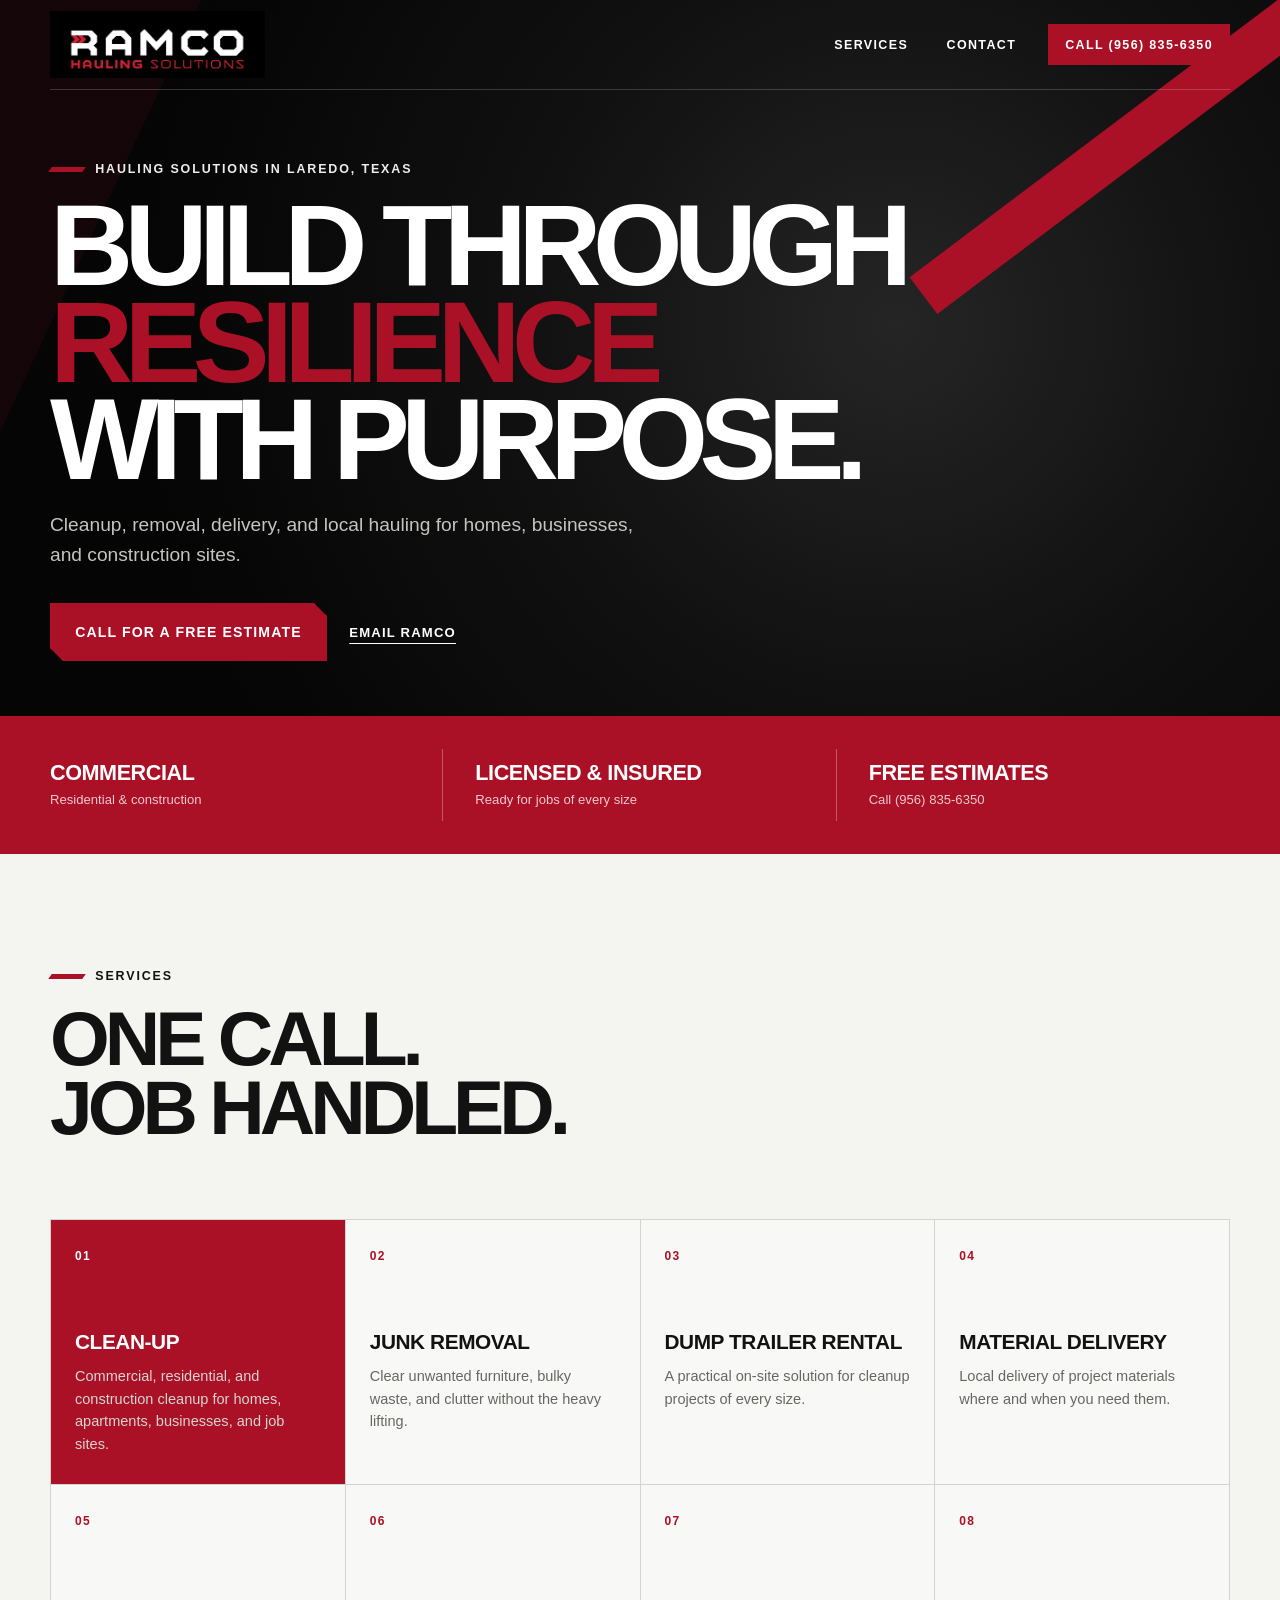
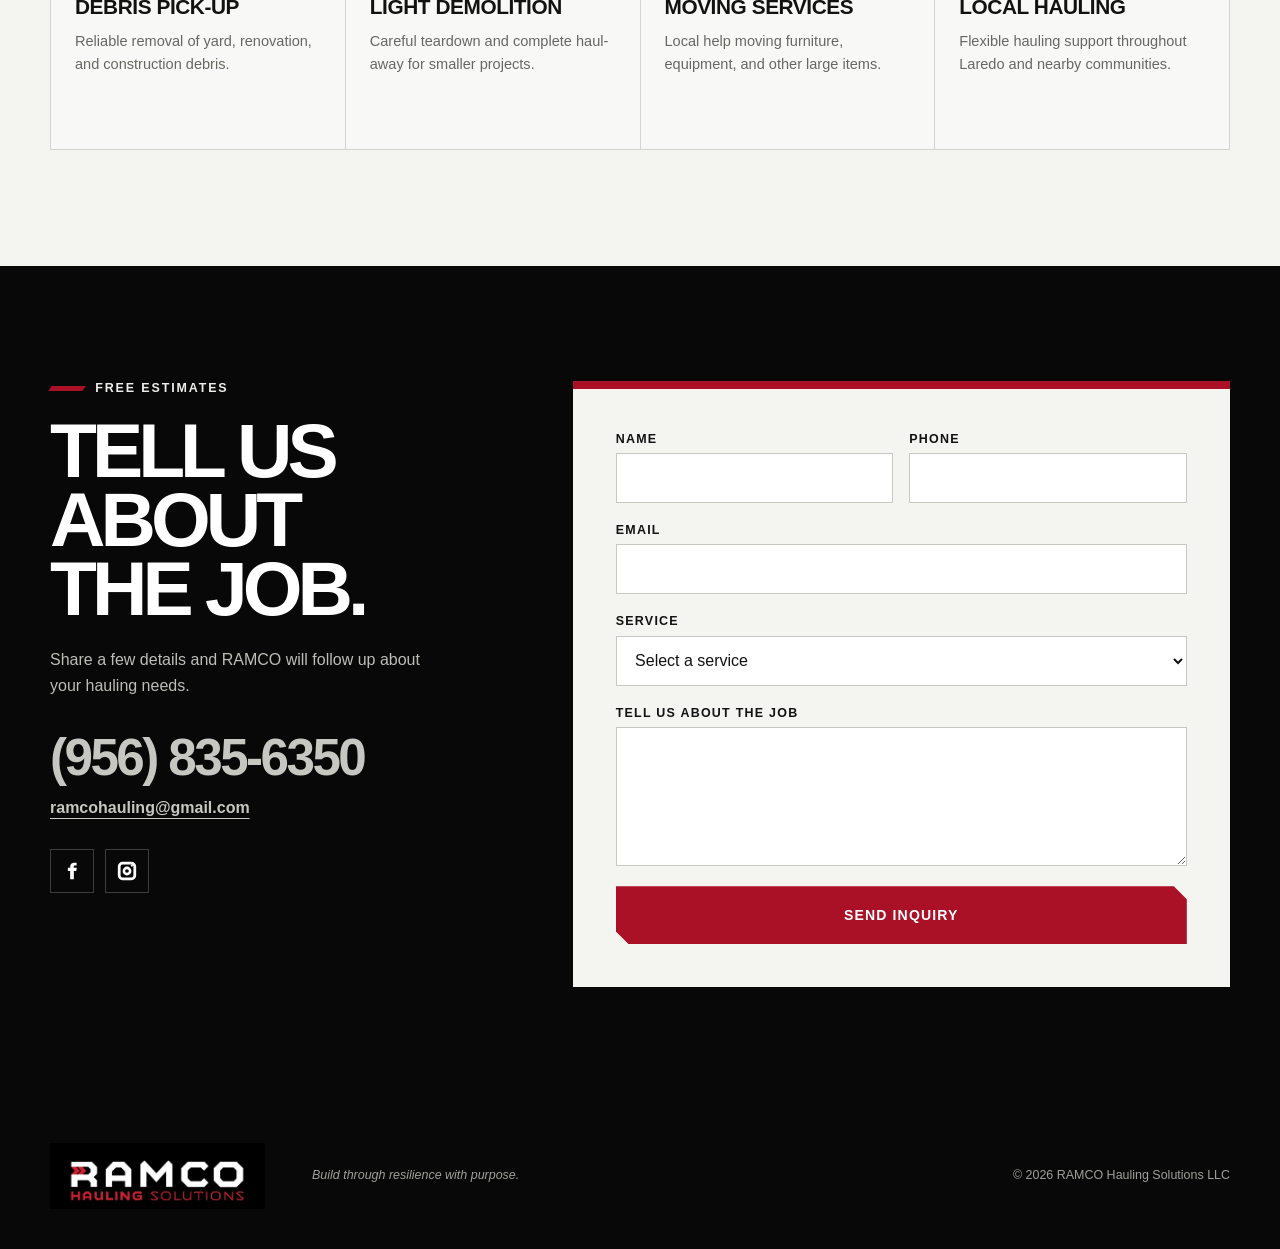
==== index.html @ bb6e8eca "Add RAMCO website" ====
<!doctype html>
<html lang="en">
  <head>
    <meta charset="UTF-8" />
    <meta name="viewport" content="width=device-width, initial-scale=1" />
    <meta name="theme-color" content="#080808" />
    <meta name="description" content="RAMCO Hauling Solutions provides junk removal, dump trailer rental, material delivery, debris pickup, light demolition, moving services, and local hauling in Laredo, Texas." />
    <meta property="og:title" content="RAMCO Hauling Solutions | Laredo, TX" />
    <meta property="og:description" content="Reliable hauling for homes, businesses, and construction sites. Call for a free estimate." />
    <meta property="og:type" content="website" />
    <title>RAMCO Hauling Solutions | Laredo, TX</title>
    <link rel="icon" href="assets/ramco-logo.jpg" type="image/jpeg" />
    <link rel="stylesheet" href="styles.css" />
    <script type="application/ld+json">
      {
        "@context": "https://schema.org",
        "@type": "LocalBusiness",
        "name": "RAMCO Hauling Solutions LLC",
        "description": "Licensed and insured hauling services for residential, commercial, and construction needs in Laredo, Texas.",
        "areaServed": "Laredo, Texas",
        "telephone": "+1-956-835-6350",
        "email": "ramcohauling@gmail.com",
        "slogan": "Build through resilience with purpose.",
        "serviceType": [
          "Commercial, residential, and construction cleanup",
          "Junk removal",
          "Dump trailer rental",
          "Material delivery",
          "Debris pickup",
          "Light demolition",
          "Moving services",
          "Local hauling"
        ]
      }
    </script>
  </head>
  <body>
    <a class="skip-link" href="#main">Skip to content</a>

    <header class="site-header">
      <a class="brand" href="#top" aria-label="RAMCO Hauling Solutions home">
        <img src="assets/ramco-logo.jpg" alt="RAMCO Hauling Solutions" />
      </a>
      <nav aria-label="Main navigation">
        <a href="#services">Services</a>
        <a href="#contact">Contact</a>
      </nav>
      <a class="header-call" href="tel:+19568356350">Call (956) 835-6350</a>
    </header>

    <main id="main">
      <section class="hero" id="top">
        <div class="hero-content">
          <div class="hero-copy">
            <p class="eyebrow"><span></span> Hauling solutions in Laredo, Texas</p>
            <h1>Build through<br /><em>resilience</em><br />with purpose.</h1>
            <p class="hero-lede">
              Cleanup, removal, delivery, and local hauling for homes,
              businesses, and construction sites.
            </p>
            <div class="hero-actions">
              <a class="button" href="tel:+19568356350">Call for a free estimate</a>
              <a class="email-link" href="mailto:ramcohauling@gmail.com">Email RAMCO</a>
            </div>
          </div>

        </div>

        <div class="hero-footer">
          <p><strong>Commercial</strong><span>Residential &amp; construction</span></p>
          <p><strong>Licensed &amp; insured</strong><span>Ready for jobs of every size</span></p>
          <p><strong>Free estimates</strong><span>Call (956) 835-6350</span></p>
        </div>
      </section>

      <section class="services" id="services">
        <div class="section-title">
          <p class="eyebrow dark"><span></span> Services</p>
          <h2>One call.<br />Job handled.</h2>
        </div>

        <div class="services-grid">
          <article class="service-card featured">
            <span>01</span>
            <h3>Clean-Up</h3>
            <p>Commercial, residential, and construction cleanup for homes, apartments, businesses, and job sites.</p>
          </article>
          <article class="service-card">
            <span>02</span>
            <h3>Junk Removal</h3>
            <p>Clear unwanted furniture, bulky waste, and clutter without the heavy lifting.</p>
          </article>
          <article class="service-card">
            <span>03</span>
            <h3>Dump Trailer Rental</h3>
            <p>A practical on-site solution for cleanup projects of every size.</p>
          </article>
          <article class="service-card">
            <span>04</span>
            <h3>Material Delivery</h3>
            <p>Local delivery of project materials where and when you need them.</p>
          </article>
          <article class="service-card">
            <span>05</span>
            <h3>Debris Pick-Up</h3>
            <p>Reliable removal of yard, renovation, and construction debris.</p>
          </article>
          <article class="service-card">
            <span>06</span>
            <h3>Light Demolition</h3>
            <p>Careful teardown and complete haul-away for smaller projects.</p>
          </article>
          <article class="service-card">
            <span>07</span>
            <h3>Moving Services</h3>
            <p>Local help moving furniture, equipment, and other large items.</p>
          </article>
          <article class="service-card">
            <span>08</span>
            <h3>Local Hauling</h3>
            <p>Flexible hauling support throughout Laredo and nearby communities.</p>
          </article>
        </div>
      </section>

      <section class="contact" id="contact">
        <div class="contact-intro">
          <p class="eyebrow"><span></span> Free estimates</p>
          <h2>Tell us about<br />the job.</h2>
          <p>Share a few details and RAMCO will follow up about your hauling needs.</p>
          <a class="contact-phone" href="tel:+19568356350">(956) 835-6350</a>
          <a href="mailto:ramcohauling@gmail.com">ramcohauling@gmail.com</a>
          <div class="social-icons" aria-label="RAMCO social media">
            <span class="social-icon" aria-label="Facebook">
              <svg viewBox="0 0 24 24" aria-hidden="true">
                <path d="M14 8.5V7c0-.7.5-1 1.1-1H17V3h-2.6C11.8 3 10 4.6 10 7.3v1.2H7.5V12H10v9h4v-9h2.7l.5-3.5H14Z"/>
              </svg>
            </span>
            <span class="social-icon" aria-label="Instagram">
              <svg viewBox="0 0 24 24" aria-hidden="true">
                <path fill-rule="evenodd" d="M7.2 2h9.6A5.2 5.2 0 0 1 22 7.2v9.6a5.2 5.2 0 0 1-5.2 5.2H7.2A5.2 5.2 0 0 1 2 16.8V7.2A5.2 5.2 0 0 1 7.2 2Zm-.1 3A2.1 2.1 0 0 0 5 7.1v9.8A2.1 2.1 0 0 0 7.1 19h9.8a2.1 2.1 0 0 0 2.1-2.1V7.1A2.1 2.1 0 0 0 16.9 5H7.1Zm10.2 2.3a1.2 1.2 0 1 1 0-2.4 1.2 1.2 0 0 1 0 2.4ZM12 7.2a4.8 4.8 0 1 1 0 9.6 4.8 4.8 0 0 1 0-9.6Zm0 2.8a2 2 0 1 0 0 4 2 2 0 0 0 0-4Z" clip-rule="evenodd"/>
              </svg>
            </span>
          </div>
        </div>

        <form class="contact-form" action="https://formsubmit.co/ramcohauling@gmail.com" method="POST">
          <input type="hidden" name="_subject" value="New RAMCO website inquiry" />
          <input type="hidden" name="_template" value="table" />
          <input type="hidden" name="_next" value="https://ramco-hauling-solutions.awake-myna-1014.chatgpt.site/thanks.html" />

          <div class="form-row">
            <label>
              Name
              <input type="text" name="Name" autocomplete="name" required />
            </label>
            <label>
              Phone
              <input type="tel" name="Phone" autocomplete="tel" required />
            </label>
          </div>

          <label>
            Email
            <input type="email" name="email" autocomplete="email" required />
          </label>

          <label>
            Service
            <select name="Service" required>
              <option value="" selected disabled>Select a service</option>
              <option>Clean-Up</option>
              <option>Junk Removal</option>
              <option>Dump Trailer Rental</option>
              <option>Material Delivery</option>
              <option>Debris Pick-Up</option>
              <option>Light Demolition</option>
              <option>Moving Services</option>
              <option>Local Hauling</option>
            </select>
          </label>

          <label>
            Tell us about the job
            <textarea name="Project details" rows="5" required></textarea>
          </label>

          <button class="button form-button" type="submit">Send inquiry</button>
        </form>
      </section>
    </main>

    <footer>
      <div class="footer-brand">
        <img src="assets/ramco-logo.jpg" alt="RAMCO Hauling Solutions" />
      </div>
      <p>Build through resilience with purpose.</p>
      <p>© <span id="year"></span> RAMCO Hauling Solutions LLC</p>
    </footer>

    <script src="script.js"></script>
  </body>
</html>
---- styles.css ----
:root {
  --black: #080808;
  --ink: #121212;
  --paper: #f4f4f1;
  --white: #ffffff;
  --red: #aa1026;
  --red-dark: #7d0a1a;
  --line: #d4d4cf;
  --muted: #676762;
  --max-width: 1180px;
  font-family: "Arial Narrow", "Roboto Condensed", "Helvetica Neue", Arial, sans-serif;
  color: var(--ink);
  background: var(--paper);
  font-synthesis: none;
}

* { box-sizing: border-box; }
html { scroll-behavior: smooth; }
body {
  margin: 0;
  min-width: 320px;
  background: var(--paper);
  color: var(--ink);
  -webkit-font-smoothing: antialiased;
}
a { color: inherit; }
img { display: block; max-width: 100%; }

.skip-link {
  position: fixed;
  left: 1rem;
  top: -5rem;
  z-index: 100;
  padding: 0.8rem 1rem;
  background: var(--white);
  color: var(--black);
  font-weight: 800;
}
.skip-link:focus { top: 1rem; }

.site-header {
  position: absolute;
  top: 0;
  left: 50%;
  z-index: 10;
  width: min(calc(100% - 3rem), var(--max-width));
  min-height: 90px;
  transform: translateX(-50%);
  display: flex;
  align-items: center;
  gap: 2rem;
  border-bottom: 1px solid rgba(255, 255, 255, 0.18);
  color: var(--white);
}
.brand { width: 215px; overflow: hidden; }
.brand img,
.footer-brand img {
  width: 100%;
  aspect-ratio: 3.25 / 1;
  object-fit: cover;
  object-position: center 47%;
}
.site-header nav {
  margin-left: auto;
  display: flex;
  align-items: center;
  gap: clamp(1.5rem, 3vw, 2.7rem);
}
.site-header nav a,
.header-call {
  font-size: 0.78rem;
  font-weight: 900;
  letter-spacing: 0.11em;
  text-decoration: none;
  text-transform: uppercase;
}
.site-header nav a:hover,
.site-header nav a:focus-visible { color: #d32c43; }
.header-call {
  padding: 0.8rem 1rem;
  border: 1px solid var(--red);
  background: var(--red);
}
.header-call:hover,
.header-call:focus-visible {
  background: var(--white);
  color: var(--red-dark);
}

.hero {
  position: relative;
  min-height: 720px;
  padding-top: 90px;
  overflow: hidden;
  background:
    linear-gradient(115deg, rgba(170, 16, 38, 0.09) 0 12%, transparent 12%),
    radial-gradient(circle at 70% 38%, #252525 0, #111111 35%, #050505 72%);
  color: var(--white);
}
.hero::before,
.hero::after {
  content: "";
  position: absolute;
  right: -255px;
  background: var(--red);
  transform: rotate(-37deg);
  pointer-events: none;
}
.hero::before { top: 68px; width: 680px; height: 46px; }
.hero::after { bottom: 118px; width: 510px; height: 12px; opacity: 0.62; }
.hero-content {
  position: relative;
  z-index: 2;
  width: min(calc(100% - 3rem), var(--max-width));
  min-height: 535px;
  margin: 0 auto;
  padding: 72px 0 55px;
  display: block;
  align-items: center;
}

.hero-copy {
  max-width: 920px;
}
.eyebrow {
  display: flex;
  align-items: center;
  gap: 0.7rem;
  margin: 0 0 1.25rem;
  color: #ededeb;
  font-size: 0.78rem;
  line-height: 1.2;
  font-weight: 900;
  letter-spacing: 0.15em;
  text-transform: uppercase;
}
.eyebrow span {
  width: 34px;
  height: 5px;
  background: var(--red);
  transform: skewX(-35deg);
}
.eyebrow.dark { color: var(--ink); }
h1, h2, h3, p { margin-top: 0; }
h1, h2, h3 { text-wrap: balance; }
h1 {
  margin-bottom: 1.4rem;
  font-size: clamp(4.2rem, 9vw, 8.2rem);
  line-height: 0.84;
  letter-spacing: -0.075em;
  text-transform: uppercase;
  font-weight: 950;
}
h1 em { display: inline-block; color: var(--red); font-style: normal; }
.hero-lede {
  max-width: 590px;
  margin-bottom: 2rem;
  color: #c4c4c0;
  font-family: Arial, sans-serif;
  font-size: clamp(1rem, 1.8vw, 1.2rem);
  line-height: 1.6;
}
.hero-actions {
  display: flex;
  align-items: center;
  gap: 1.4rem;
  flex-wrap: wrap;
}
.button {
  min-height: 58px;
  padding: 0.9rem 1.45rem;
  display: inline-flex;
  align-items: center;
  justify-content: center;
  border: 2px solid var(--red);
  background: var(--red);
  color: var(--white);
  font-size: 0.88rem;
  font-weight: 900;
  letter-spacing: 0.08em;
  text-decoration: none;
  text-transform: uppercase;
  clip-path: polygon(0 0, calc(100% - 13px) 0, 100% 13px, 100% 100%, 13px 100%, 0 calc(100% - 13px));
  transition: color 170ms ease, background 170ms ease, transform 170ms ease;
}
.button:hover,
.button:focus-visible {
  background: var(--white);
  color: var(--red-dark);
  transform: translateY(-2px);
}
.email-link {
  padding: 0.75rem 0;
  color: var(--white);
  font-size: 0.82rem;
  font-weight: 900;
  letter-spacing: 0.09em;
  text-transform: uppercase;
  text-underline-offset: 0.4rem;
}
.hero-footer {
  position: relative;
  z-index: 2;
  min-height: 138px;
  padding: 1.8rem max(1.5rem, calc((100% - var(--max-width)) / 2));
  display: grid;
  grid-template-columns: repeat(3, 1fr);
  gap: 0;
  align-items: center;
  background: var(--red);
}
.hero-footer p {
  min-height: 72px;
  margin: 0;
  padding: 0 2rem;
  display: flex;
  flex-direction: column;
  justify-content: center;
  border-right: 1px solid rgba(255, 255, 255, 0.3);
  color: var(--white);
}
.hero-footer p:first-child { padding-left: 0; }
.hero-footer p:last-child { border-right: 0; padding-right: 0; }
.hero-footer strong {
  margin-bottom: 0.35rem;
  font-size: clamp(1.05rem, 2vw, 1.35rem);
  line-height: 1.1;
  letter-spacing: -0.02em;
  text-transform: uppercase;
}
.hero-footer span {
  color: #f2c7ce;
  font-family: Arial, sans-serif;
  font-size: 0.82rem;
  line-height: 1.4;
}

.services {
  padding: clamp(5rem, 9vw, 8.5rem) max(1.5rem, calc((100% - var(--max-width)) / 2));
  background: var(--paper);
}
.section-title { margin-bottom: clamp(3rem, 6vw, 5rem); }
h2 {
  margin-bottom: 0;
  font-size: clamp(3rem, 6vw, 6rem);
  line-height: 0.9;
  letter-spacing: -0.065em;
  text-transform: uppercase;
  font-weight: 950;
}
.services-grid {
  display: grid;
  grid-template-columns: repeat(4, 1fr);
  border-top: 1px solid var(--line);
  border-left: 1px solid var(--line);
}
.service-card {
  min-height: 265px;
  padding: 1.8rem 1.5rem;
  border-right: 1px solid var(--line);
  border-bottom: 1px solid var(--line);
  background: rgba(255, 255, 255, 0.32);
  transition: background 170ms ease, color 170ms ease, transform 170ms ease;
}
.service-card:hover {
  z-index: 1;
  background: var(--black);
  color: var(--white);
  transform: translateY(-4px);
}
.service-card.featured {
  background: var(--red);
  color: var(--white);
}
.service-card > span {
  display: block;
  margin-bottom: 4.2rem;
  color: var(--red);
  font-size: 0.75rem;
  font-weight: 900;
  letter-spacing: 0.12em;
}
.service-card:hover > span,
.service-card.featured > span { color: var(--white); }
.service-card h3 {
  margin: 0 0 0.7rem;
  font-size: 1.3rem;
  line-height: 1.15;
  letter-spacing: -0.02em;
  text-transform: uppercase;
}
.service-card p {
  margin: 0;
  color: var(--muted);
  font-family: Arial, sans-serif;
  font-size: 0.91rem;
  line-height: 1.55;
}
.service-card:hover p,
.service-card.featured p { color: #d5d5d1; }

.contact {
  padding: clamp(5rem, 9vw, 8rem) max(1.5rem, calc((100% - var(--max-width)) / 2));
  display: grid;
  grid-template-columns: 0.75fr 1.25fr;
  gap: clamp(4rem, 10vw, 10rem);
  align-items: start;
  background: var(--black);
  color: var(--white);
}
.contact-intro h2 { color: var(--white); }
.contact-intro > p:not(.eyebrow) {
  max-width: 430px;
  margin: 1.5rem 0 2rem;
  color: #bdbdb8;
  font-family: Arial, sans-serif;
  font-size: 1rem;
  line-height: 1.65;
}
.contact-intro > a {
  display: block;
  width: fit-content;
  margin-top: 1rem;
  color: #c7c7c2;
  font-family: Arial, sans-serif;
  font-size: 1rem;
  font-weight: 700;
  text-underline-offset: 0.3rem;
  overflow-wrap: anywhere;
}
.contact-intro .contact-phone {
  margin-top: 0;
  font-family: "Arial Narrow", "Helvetica Neue", Arial, sans-serif;
  font-size: clamp(2rem, 4vw, 3.6rem);
  line-height: 1;
  letter-spacing: -0.05em;
  font-weight: 950;
  text-decoration: none;
}
.social-icons {
  margin-top: 2rem;
  display: flex;
  gap: 0.7rem;
}
.social-icon {
  width: 44px;
  height: 44px;
  display: grid;
  place-items: center;
  border: 1px solid #3d3d3b;
  color: var(--white);
}
.social-icon svg {
  width: 22px;
  height: 22px;
  fill: currentColor;
}

.contact-form {
  padding: clamp(1.6rem, 4vw, 2.7rem);
  display: grid;
  gap: 1.25rem;
  border-top: 8px solid var(--red);
  background: var(--paper);
  color: var(--ink);
}
.form-row {
  display: grid;
  grid-template-columns: 1fr 1fr;
  gap: 1rem;
}
.contact-form label {
  display: grid;
  gap: 0.45rem;
  font-size: 0.78rem;
  font-weight: 900;
  letter-spacing: 0.1em;
  text-transform: uppercase;
}
.contact-form input,
.contact-form select,
.contact-form textarea {
  width: 100%;
  min-height: 50px;
  padding: 0.8rem 0.9rem;
  border: 1px solid #c8c8c2;
  border-radius: 0;
  background: var(--white);
  color: var(--ink);
  font: 1rem/1.4 Arial, sans-serif;
}
.contact-form textarea {
  min-height: 130px;
  resize: vertical;
}
.contact-form input:focus,
.contact-form select:focus,
.contact-form textarea:focus {
  outline: 3px solid rgba(170, 16, 38, 0.22);
  border-color: var(--red);
}
.form-button {
  width: 100%;
  border: 0;
  cursor: pointer;
}

.thanks-page {
  min-height: 100vh;
  padding: 2rem;
  display: grid;
  place-items: center;
  background:
    linear-gradient(115deg, rgba(170, 16, 38, 0.1) 0 12%, transparent 12%),
    radial-gradient(circle at 70% 38%, #252525 0, #111111 35%, #050505 72%);
  color: var(--white);
}
.thanks-card {
  width: min(100%, 700px);
  padding: clamp(2rem, 7vw, 5rem);
  border-top: 9px solid var(--red);
  background: var(--black);
}
.thanks-card > img {
  width: 230px;
  height: 72px;
  margin-bottom: 3rem;
  object-fit: cover;
  object-position: center 47%;
}
.thanks-card h1 { margin-bottom: 1rem; }
.thanks-card > p:not(.eyebrow) {
  margin-bottom: 2rem;
  color: #c4c4c0;
  font-family: Arial, sans-serif;
  font-size: 1rem;
  line-height: 1.6;
}

footer {
  padding: 2.5rem max(1.5rem, calc((100% - var(--max-width)) / 2));
  display: grid;
  grid-template-columns: 230px 1fr auto;
  gap: 2rem;
  align-items: center;
  background: var(--black);
  color: var(--white);
}
.footer-brand { width: 215px; overflow: hidden; }
footer p {
  margin: 0;
  color: #9f9f9b;
  font-family: Arial, sans-serif;
  font-size: 0.78rem;
  line-height: 1.5;
}
footer p:first-of-type { font-style: italic; }

@media (prefers-reduced-motion: reduce) {
  html { scroll-behavior: auto; }
  *, *::before, *::after { transition-duration: 0.01ms !important; }
}

@media (max-width: 840px) {
  .site-header nav { display: none; }
  .hero-footer { grid-template-columns: 1fr 1fr; }
  .hero-footer p:last-child { grid-column: 1 / -1; }
  .services-grid { grid-template-columns: repeat(2, 1fr); }
  .contact { gap: 4rem; }
  footer { grid-template-columns: 220px 1fr; }
  footer p:last-child { grid-column: 1 / -1; }
}

@media (max-width: 620px) {
  .site-header {
    width: min(calc(100% - 2rem), var(--max-width));
    min-height: 76px;
  }
  .brand { width: 150px; }
  .header-call {
    margin-left: auto;
    padding: 0.7rem 0.75rem;
    font-size: 0.75rem;
  }
  .hero { min-height: auto; padding-top: 76px; }
  .hero-content {
    width: min(calc(100% - 2rem), var(--max-width));
    min-height: auto;
    padding: 70px 0;
  }
  h1 { font-size: clamp(3.8rem, 19vw, 6.3rem); }
  .hero-actions { align-items: stretch; }
  .hero-actions .button { width: 100%; }
  .hero-footer { grid-template-columns: 1fr; gap: 0.7rem; }
  .hero-footer p:last-child { grid-column: auto; }
  .hero-footer p {
    min-height: auto;
    padding: 0.8rem 0;
    border-right: 0;
    border-bottom: 1px solid rgba(255, 255, 255, 0.3);
  }
  .hero-footer p:last-child { border-bottom: 0; }
  .contact { grid-template-columns: 1fr; gap: 3rem; }
  .services-grid { grid-template-columns: 1fr; }
  .service-card { min-height: 225px; }
  .service-card > span { margin-bottom: 2.8rem; }
  .form-row { grid-template-columns: 1fr; }
  footer { grid-template-columns: 1fr; align-items: start; }
  .footer-brand { width: 185px; }
  footer p:last-child { grid-column: auto; }
}
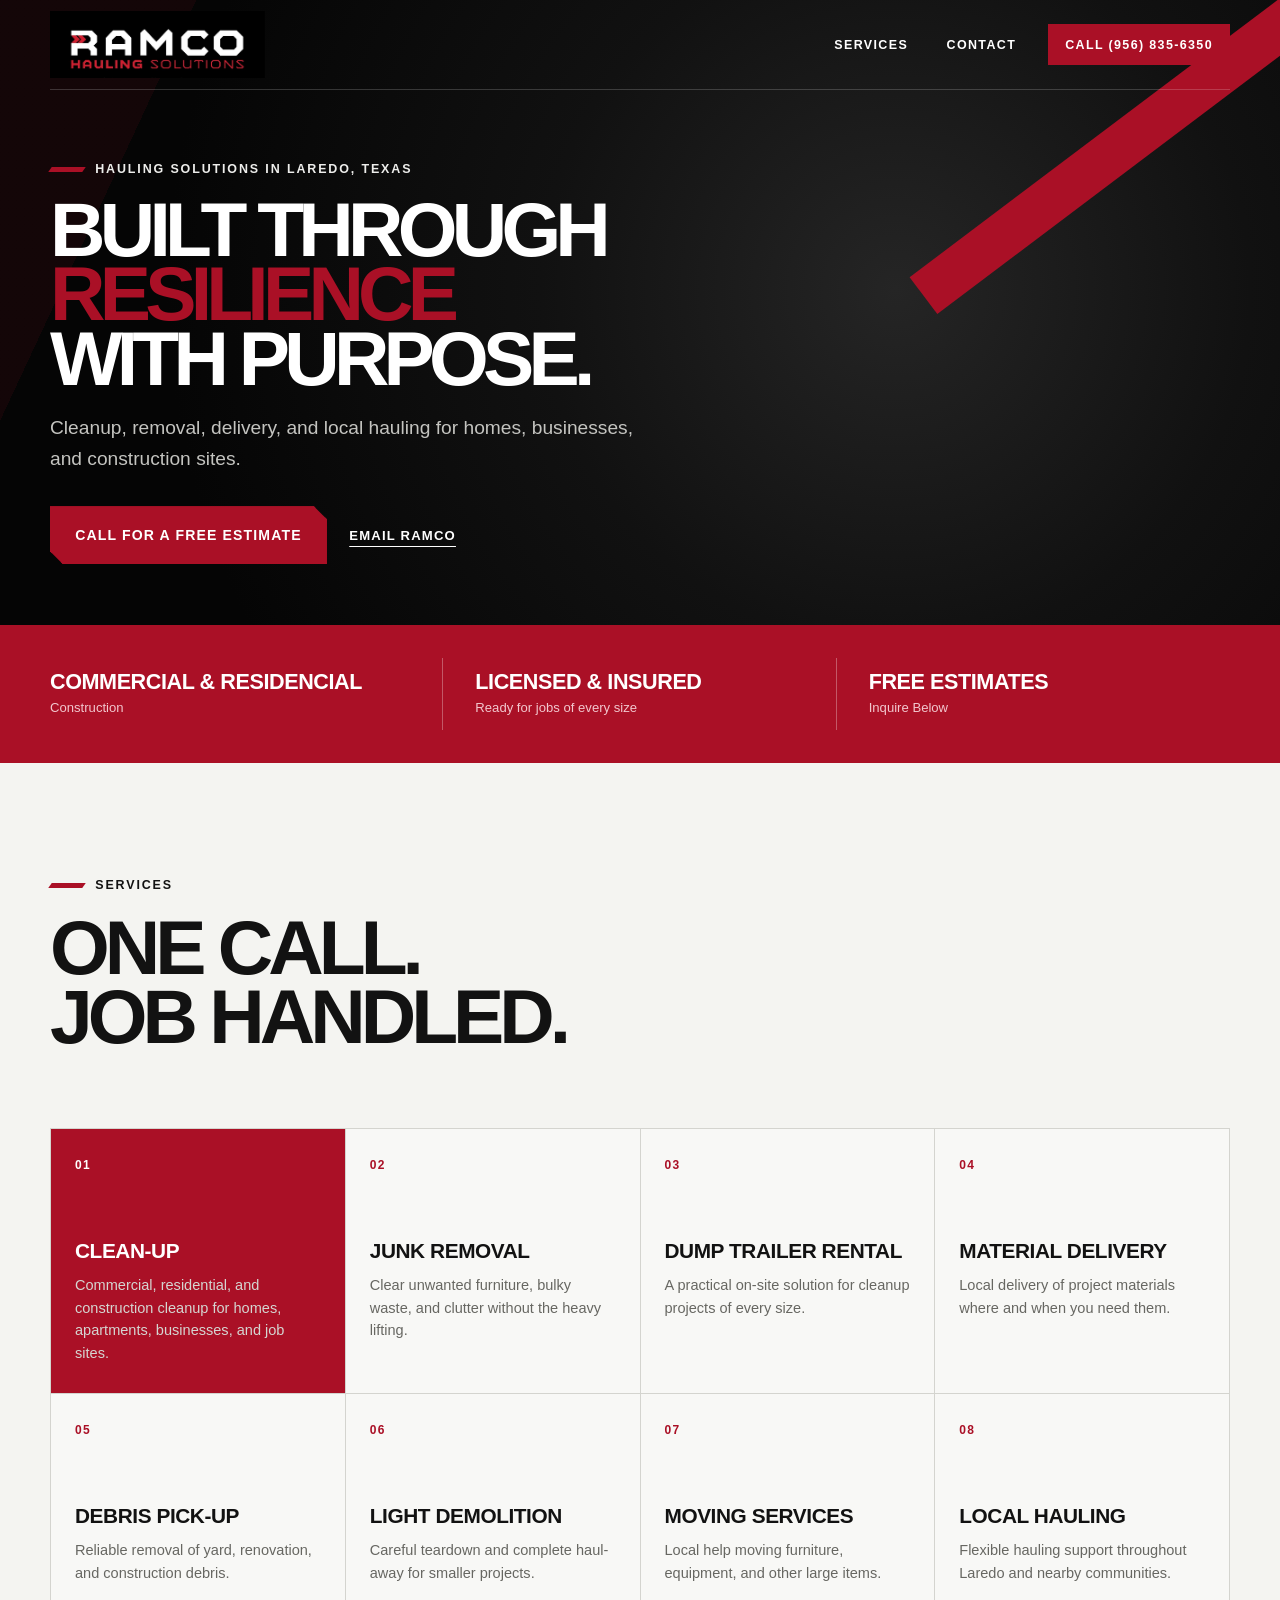
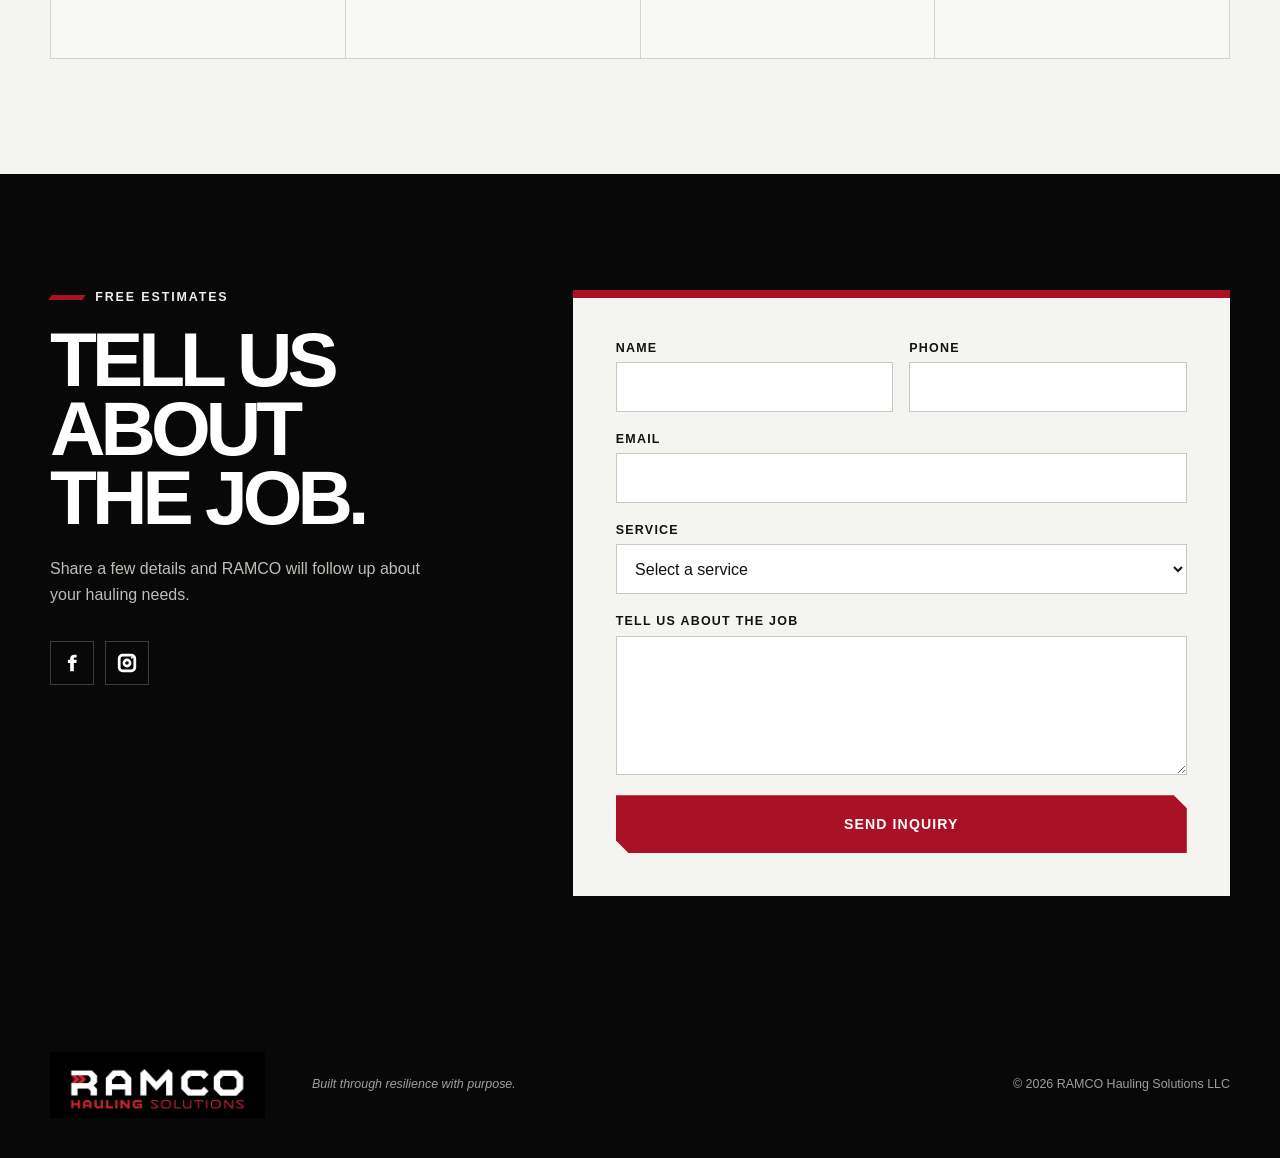
==== commit 37b122c1: "css changes" ====
--- a/index.html
+++ b/index.html
@@ -53,7 +53,7 @@
         <div class="hero-content">
           <div class="hero-copy">
             <p class="eyebrow"><span></span> Hauling solutions in Laredo, Texas</p>
-            <h1>Build through<br /><em>resilience</em><br />with purpose.</h1>
+            <h1>Built through<br /><em>resilience</em><br />with purpose.</h1>
             <p class="hero-lede">
               Cleanup, removal, delivery, and local hauling for homes,
               businesses, and construction sites.
@@ -67,9 +67,9 @@
         </div>
 
         <div class="hero-footer">
-          <p><strong>Commercial</strong><span>Residential &amp; construction</span></p>
+          <p><strong>Commercial &amp; Residencial</strong><span>Construction</span></p>
           <p><strong>Licensed &amp; insured</strong><span>Ready for jobs of every size</span></p>
-          <p><strong>Free estimates</strong><span>Call (956) 835-6350</span></p>
+          <p><strong>Free estimates</strong><span>Inquire Below</span></p>
         </div>
       </section>
 
@@ -128,8 +128,6 @@
           <p class="eyebrow"><span></span> Free estimates</p>
           <h2>Tell us about<br />the job.</h2>
           <p>Share a few details and RAMCO will follow up about your hauling needs.</p>
-          <a class="contact-phone" href="tel:+19568356350">(956) 835-6350</a>
-          <a href="mailto:ramcohauling@gmail.com">ramcohauling@gmail.com</a>
           <div class="social-icons" aria-label="RAMCO social media">
             <span class="social-icon" aria-label="Facebook">
               <svg viewBox="0 0 24 24" aria-hidden="true">
@@ -194,7 +192,7 @@
       <div class="footer-brand">
         <img src="assets/ramco-logo.jpg" alt="RAMCO Hauling Solutions" />
       </div>
-      <p>Build through resilience with purpose.</p>
+      <p>Built through resilience with purpose.</p>
       <p>© <span id="year"></span> RAMCO Hauling Solutions LLC</p>
     </footer>
 
--- a/styles.css
+++ b/styles.css
@@ -145,7 +145,7 @@
 h1, h2, h3 { text-wrap: balance; }
 h1 {
   margin-bottom: 1.4rem;
-  font-size: clamp(4.2rem, 9vw, 8.2rem);
+  font-size: clamp(4.2rem, 6vw, 8.2rem);
   line-height: 0.84;
   letter-spacing: -0.075em;
   text-transform: uppercase;
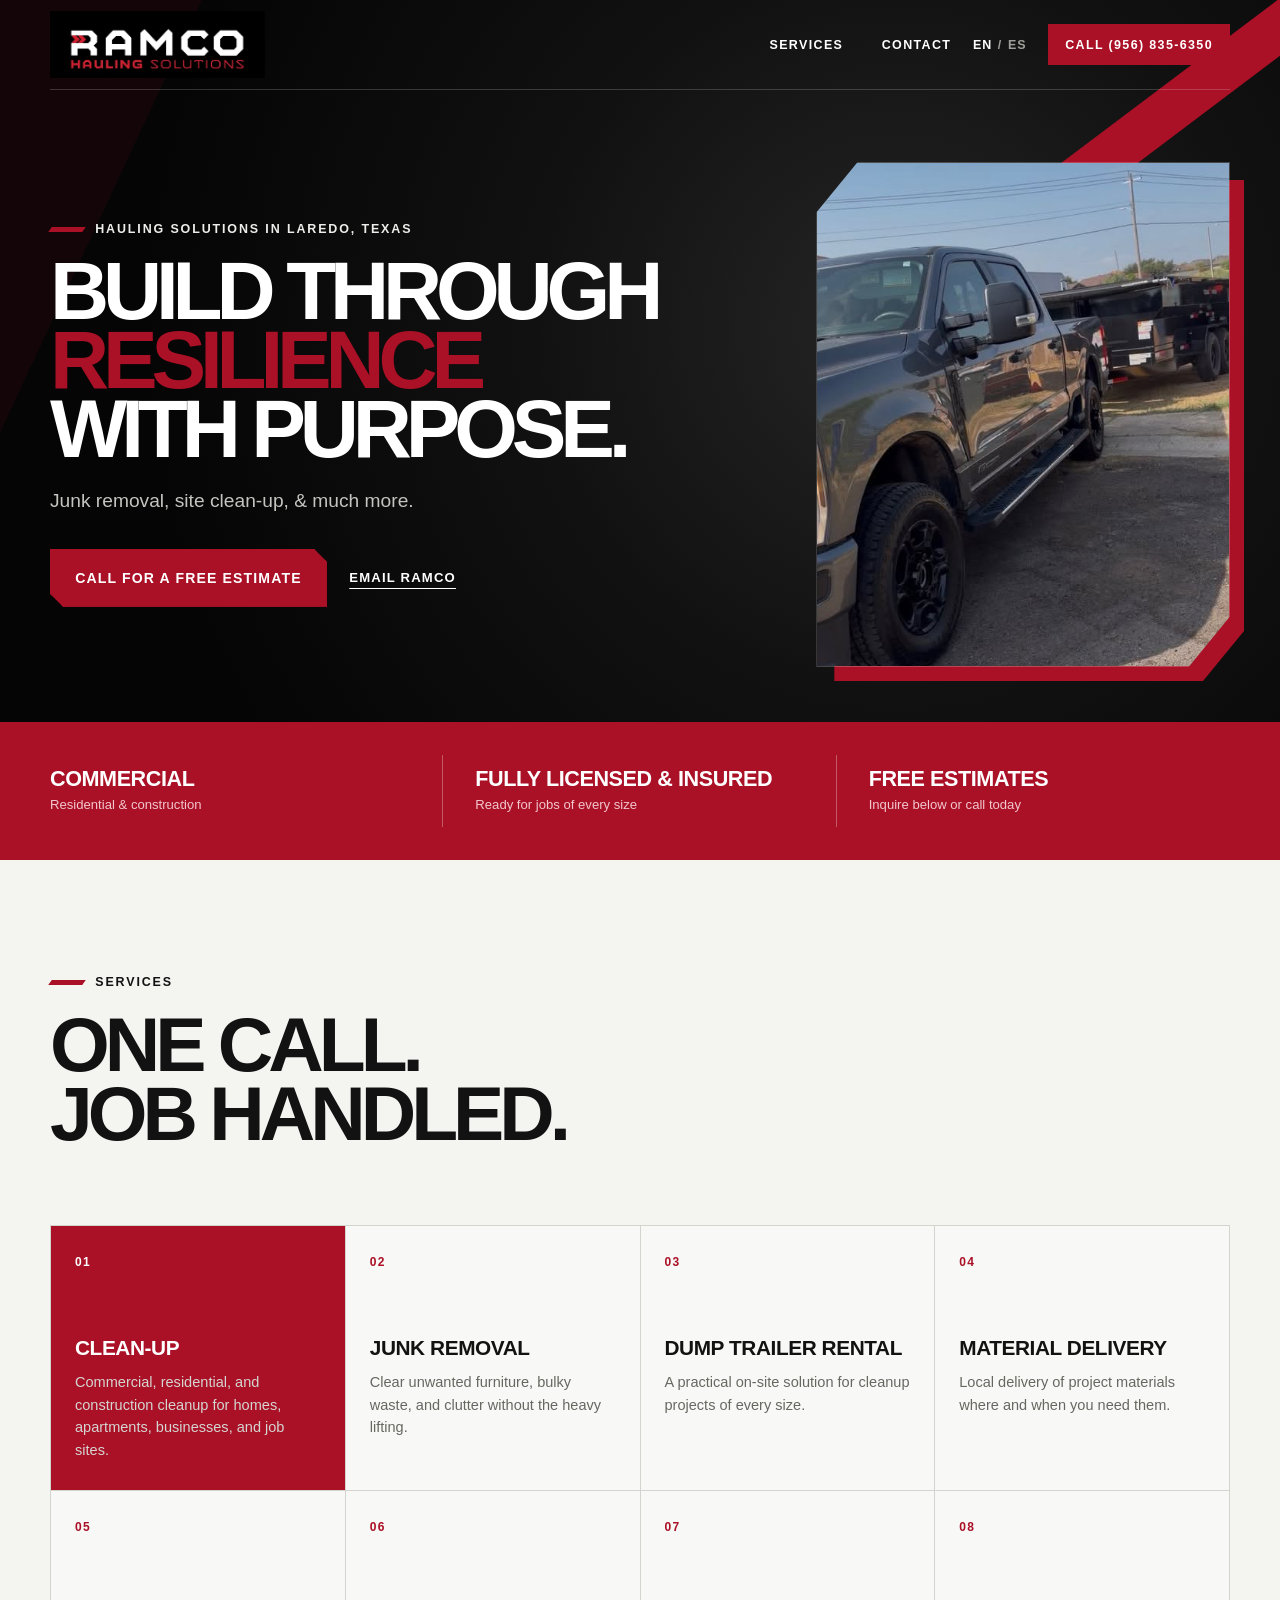
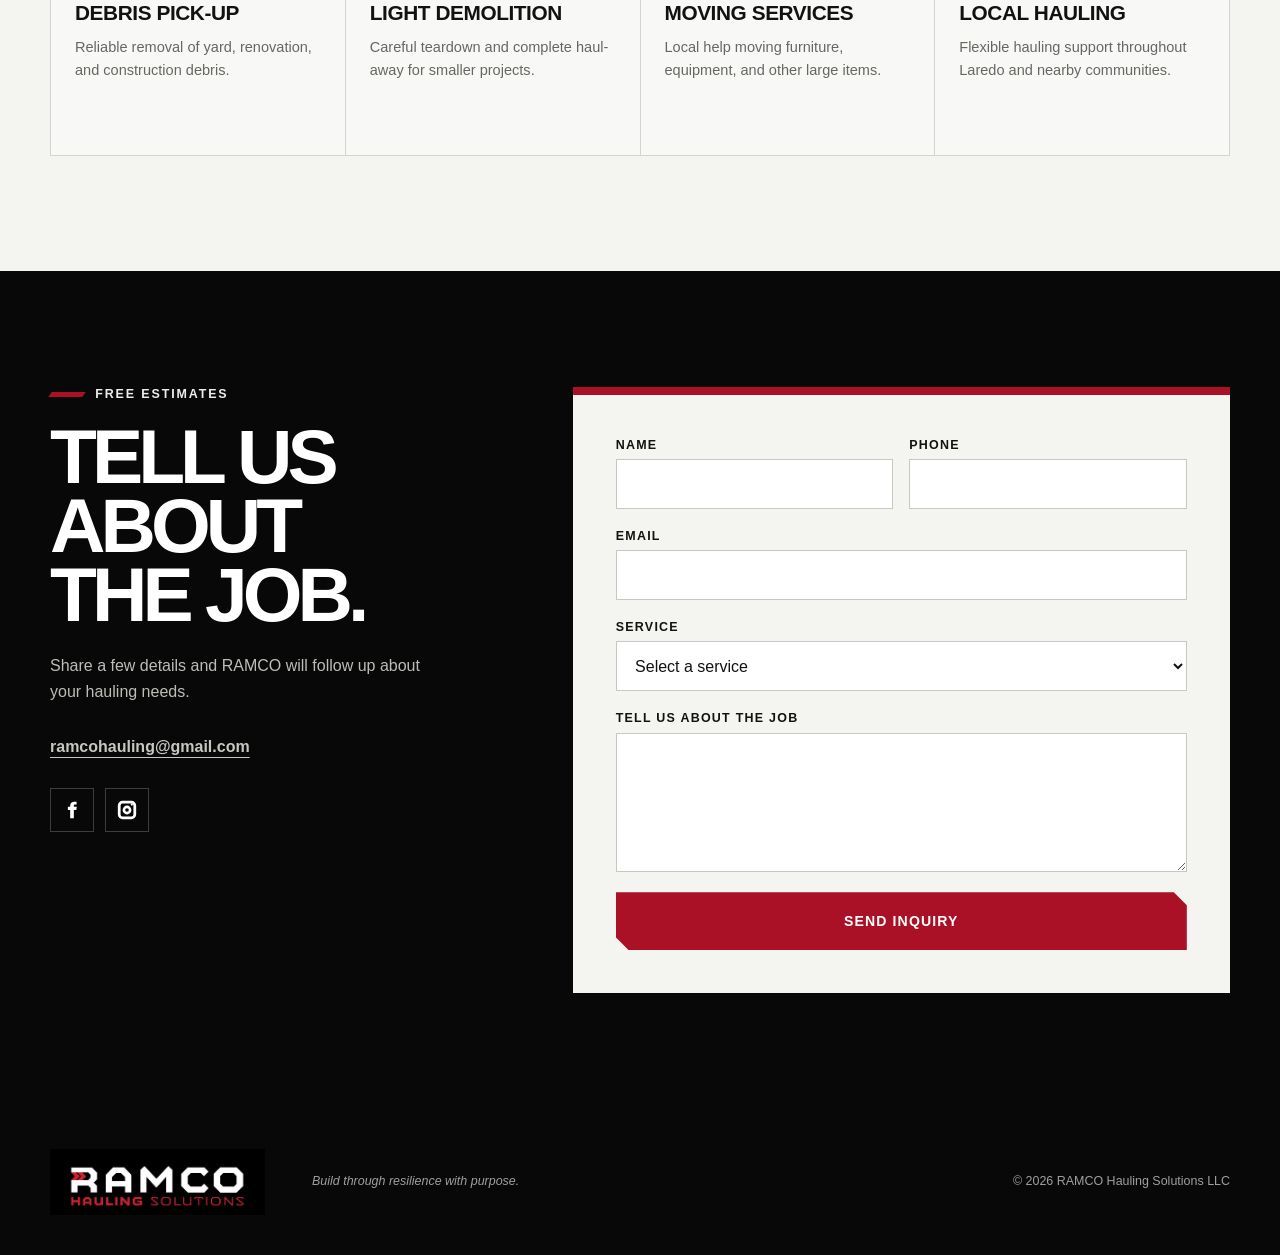
==== commit fd47a734: "updated website, thanks ai" ====
--- a/index.html
+++ b/index.html
@@ -8,6 +8,10 @@
     <meta property="og:title" content="RAMCO Hauling Solutions | Laredo, TX" />
     <meta property="og:description" content="Reliable hauling for homes, businesses, and construction sites. Call for a free estimate." />
     <meta property="og:type" content="website" />
+    <link rel="canonical" href="https://ramco-hauling-solutions.awake-myna-1014.chatgpt.site/" />
+    <link rel="alternate" hreflang="en" href="https://ramco-hauling-solutions.awake-myna-1014.chatgpt.site/" />
+    <link rel="alternate" hreflang="es" href="https://ramco-hauling-solutions.awake-myna-1014.chatgpt.site/es/" />
+    <link rel="alternate" hreflang="x-default" href="https://ramco-hauling-solutions.awake-myna-1014.chatgpt.site/" />
     <title>RAMCO Hauling Solutions | Laredo, TX</title>
     <link rel="icon" href="assets/ramco-logo.jpg" type="image/jpeg" />
     <link rel="stylesheet" href="styles.css" />
@@ -45,6 +49,11 @@
         <a href="#services">Services</a>
         <a href="#contact">Contact</a>
       </nav>
+      <div class="language-switch" aria-label="Language selector">
+        <a class="active" href="/" lang="en" aria-current="page">EN</a>
+        <span aria-hidden="true">/</span>
+        <a href="/es/" lang="es">ES</a>
+      </div>
       <a class="header-call" href="tel:+19568356350">Call (956) 835-6350</a>
     </header>
 
@@ -53,23 +62,24 @@
         <div class="hero-content">
           <div class="hero-copy">
             <p class="eyebrow"><span></span> Hauling solutions in Laredo, Texas</p>
-            <h1>Built through<br /><em>resilience</em><br />with purpose.</h1>
+            <h1>Build through<br /><em>resilience</em><br />with purpose.</h1>
             <p class="hero-lede">
-              Cleanup, removal, delivery, and local hauling for homes,
-              businesses, and construction sites.
+              Junk removal, site clean-up, &amp; much more.
             </p>
             <div class="hero-actions">
               <a class="button" href="tel:+19568356350">Call for a free estimate</a>
               <a class="email-link" href="mailto:ramcohauling@gmail.com">Email RAMCO</a>
             </div>
           </div>
-
+          <figure class="hero-photo">
+            <img src="assets/ramco-truck.png" alt="RAMCO hauling truck and dump trailer" />
+          </figure>
         </div>
 
         <div class="hero-footer">
-          <p><strong>Commercial &amp; Residencial</strong><span>Construction</span></p>
-          <p><strong>Licensed &amp; insured</strong><span>Ready for jobs of every size</span></p>
-          <p><strong>Free estimates</strong><span>Inquire Below</span></p>
+          <p><strong>Commercial</strong><span>Residential &amp; construction</span></p>
+          <p><strong>Fully Licensed &amp; Insured</strong><span>Ready for jobs of every size</span></p>
+          <p><strong>Free estimates</strong><span>Inquire below or call today</span></p>
         </div>
       </section>
 
@@ -128,6 +138,7 @@
           <p class="eyebrow"><span></span> Free estimates</p>
           <h2>Tell us about<br />the job.</h2>
           <p>Share a few details and RAMCO will follow up about your hauling needs.</p>
+          <a href="mailto:ramcohauling@gmail.com">ramcohauling@gmail.com</a>
           <div class="social-icons" aria-label="RAMCO social media">
             <span class="social-icon" aria-label="Facebook">
               <svg viewBox="0 0 24 24" aria-hidden="true">
@@ -192,7 +203,7 @@
       <div class="footer-brand">
         <img src="assets/ramco-logo.jpg" alt="RAMCO Hauling Solutions" />
       </div>
-      <p>Built through resilience with purpose.</p>
+      <p>Build through resilience with purpose.</p>
       <p>© <span id="year"></span> RAMCO Hauling Solutions LLC</p>
     </footer>
 
--- a/styles.css
+++ b/styles.css
@@ -48,7 +48,7 @@
   transform: translateX(-50%);
   display: flex;
   align-items: center;
-  gap: 2rem;
+  gap: 1.35rem;
   border-bottom: 1px solid rgba(255, 255, 255, 0.18);
   color: var(--white);
 }
@@ -76,6 +76,22 @@
 }
 .site-header nav a:hover,
 .site-header nav a:focus-visible { color: #d32c43; }
+.language-switch {
+  display: flex;
+  align-items: center;
+  gap: 0.35rem;
+  color: #9f9f9b;
+  font-size: 0.78rem;
+  font-weight: 900;
+  letter-spacing: 0.08em;
+}
+.language-switch a {
+  color: inherit;
+  text-decoration: none;
+}
+.language-switch a:hover,
+.language-switch a:focus-visible,
+.language-switch a.active { color: var(--white); }
 .header-call {
   padding: 0.8rem 1rem;
   border: 1px solid var(--red);
@@ -115,12 +131,36 @@
   min-height: 535px;
   margin: 0 auto;
   padding: 72px 0 55px;
-  display: block;
+  display: grid;
+  grid-template-columns: minmax(0, 1.25fr) minmax(300px, 0.75fr);
+  gap: clamp(2.5rem, 6vw, 5.5rem);
   align-items: center;
 }
 
 .hero-copy {
-  max-width: 920px;
+  max-width: 700px;
+}
+.hero-photo {
+  position: relative;
+  height: 505px;
+  margin: 0;
+  isolation: isolate;
+}
+.hero-photo::before {
+  content: "";
+  position: absolute;
+  inset: 18px -14px -14px 18px;
+  z-index: -1;
+  background: var(--red);
+  clip-path: polygon(10% 0, 100% 0, 100% 90%, 90% 100%, 0 100%, 0 10%);
+}
+.hero-photo img {
+  width: 100%;
+  height: 100%;
+  border: 1px solid rgba(255, 255, 255, 0.22);
+  object-fit: cover;
+  object-position: 48% 46%;
+  clip-path: polygon(10% 0, 100% 0, 100% 90%, 90% 100%, 0 100%, 0 10%);
 }
 .eyebrow {
   display: flex;
@@ -145,7 +185,7 @@
 h1, h2, h3 { text-wrap: balance; }
 h1 {
   margin-bottom: 1.4rem;
-  font-size: clamp(4.2rem, 6vw, 8.2rem);
+  font-size: clamp(3.8rem, 6.4vw, 7rem);
   line-height: 0.84;
   letter-spacing: -0.075em;
   text-transform: uppercase;
@@ -463,6 +503,12 @@
 
 @media (max-width: 840px) {
   .site-header nav { display: none; }
+  .site-header .language-switch { margin-left: auto; }
+  .hero-content {
+    grid-template-columns: minmax(0, 1fr) minmax(250px, 0.62fr);
+    gap: 2rem;
+  }
+  .hero-photo { height: 450px; }
   .hero-footer { grid-template-columns: 1fr 1fr; }
   .hero-footer p:last-child { grid-column: 1 / -1; }
   .services-grid { grid-template-columns: repeat(2, 1fr); }
@@ -477,6 +523,8 @@
     min-height: 76px;
   }
   .brand { width: 150px; }
+  .site-header .header-call { display: none; }
+  .language-switch { font-size: 0.82rem; }
   .header-call {
     margin-left: auto;
     padding: 0.7rem 0.75rem;
@@ -487,8 +535,15 @@
     width: min(calc(100% - 2rem), var(--max-width));
     min-height: auto;
     padding: 70px 0;
+    grid-template-columns: 1fr;
+    gap: 3rem;
   }
   h1 { font-size: clamp(3.8rem, 19vw, 6.3rem); }
+  .hero-photo {
+    width: min(100%, 430px);
+    height: 440px;
+    justify-self: center;
+  }
   .hero-actions { align-items: stretch; }
   .hero-actions .button { width: 100%; }
   .hero-footer { grid-template-columns: 1fr; gap: 0.7rem; }
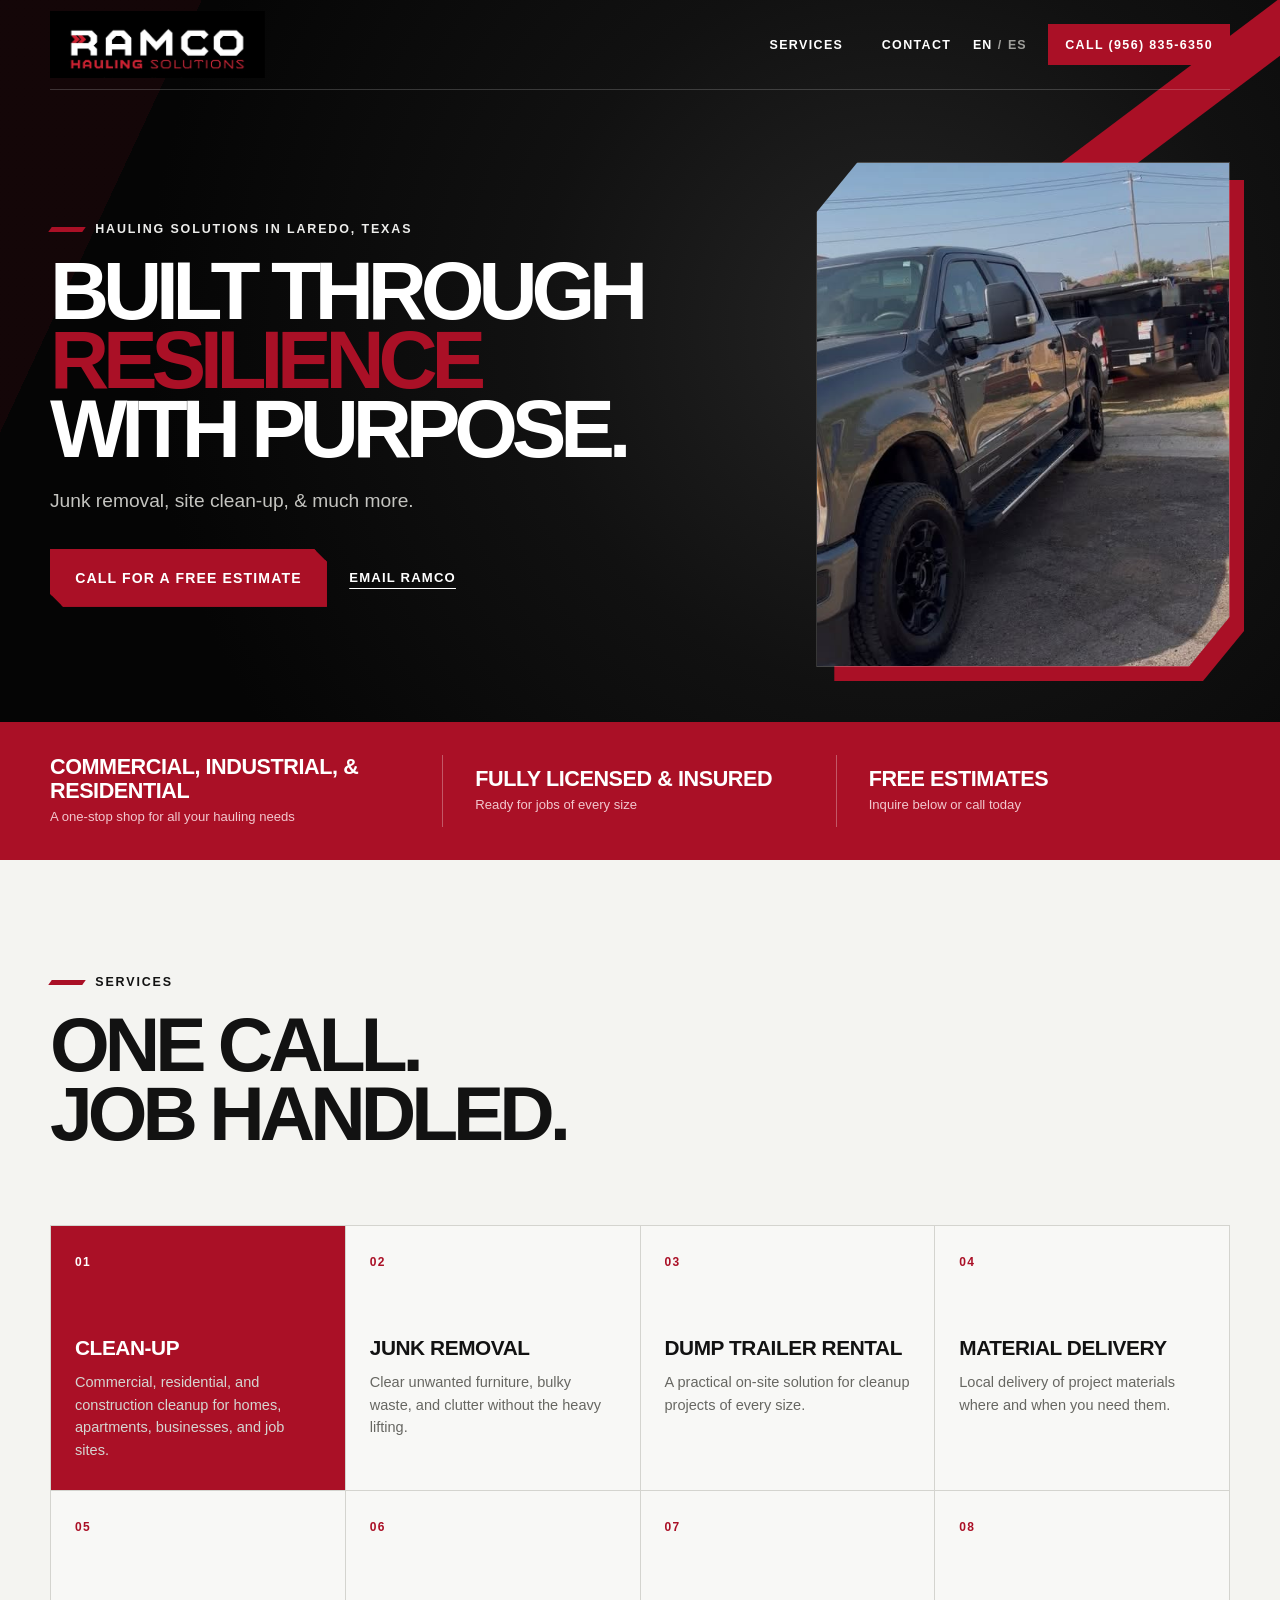
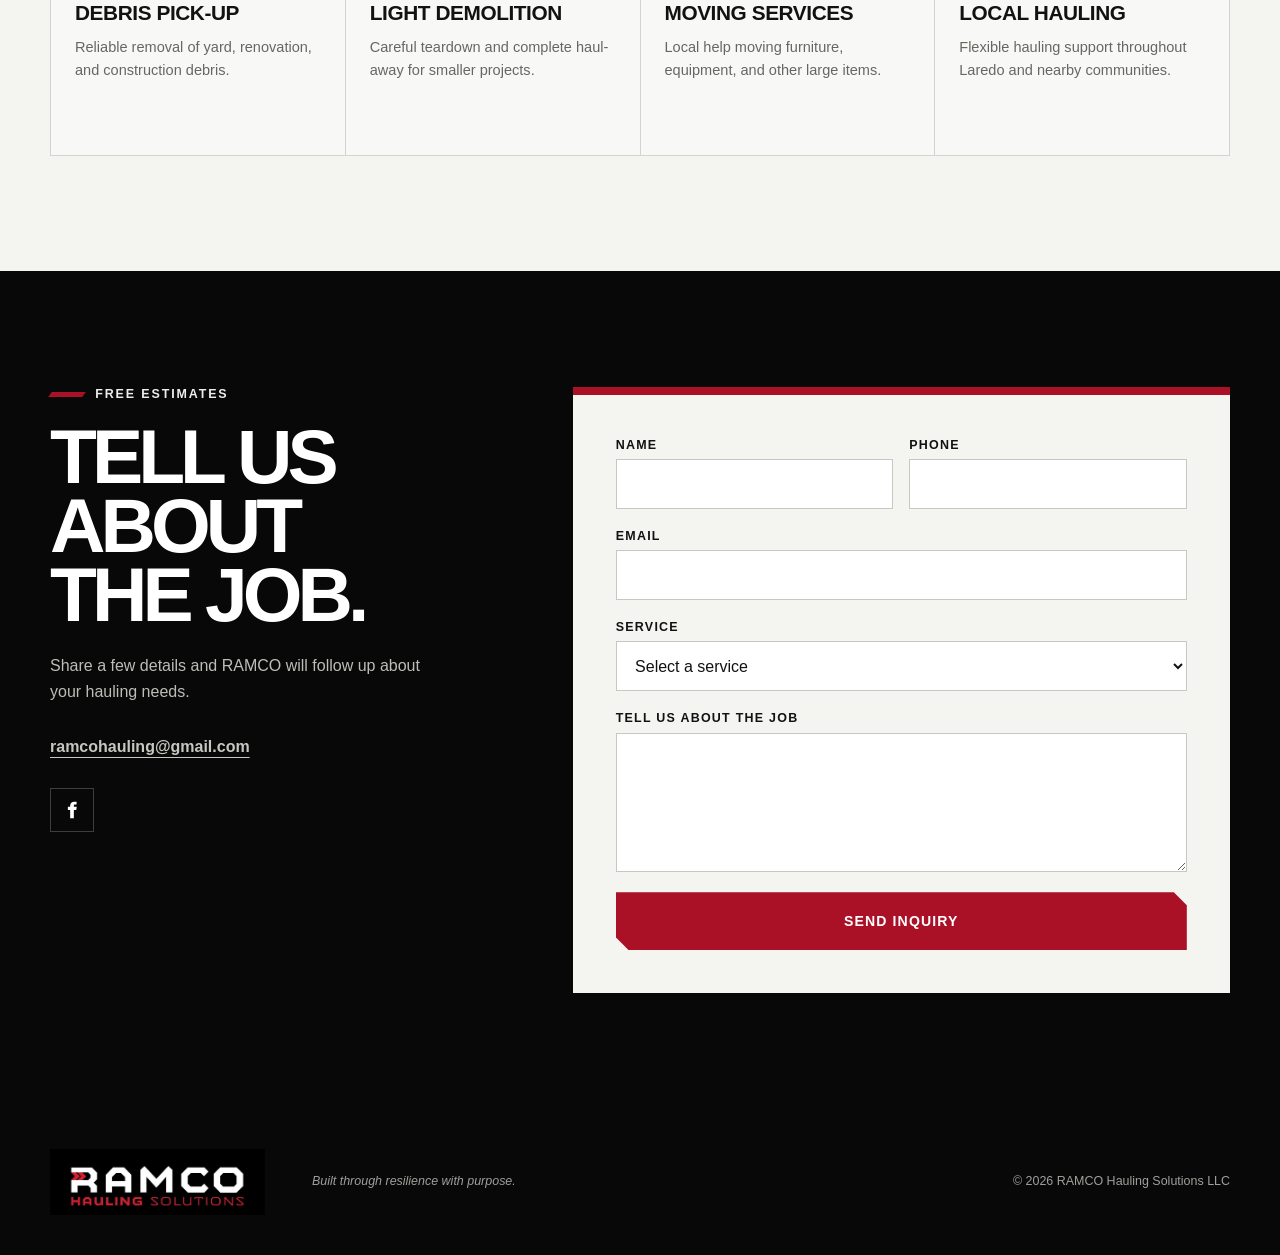
==== commit 15652fb1: "Updated spanish version" ====
--- a/index.html
+++ b/index.html
@@ -24,7 +24,7 @@
         "areaServed": "Laredo, Texas",
         "telephone": "+1-956-835-6350",
         "email": "ramcohauling@gmail.com",
-        "slogan": "Build through resilience with purpose.",
+        "slogan": "Built through resilience with purpose.",
         "serviceType": [
           "Commercial, residential, and construction cleanup",
           "Junk removal",
@@ -62,7 +62,7 @@
         <div class="hero-content">
           <div class="hero-copy">
             <p class="eyebrow"><span></span> Hauling solutions in Laredo, Texas</p>
-            <h1>Build through<br /><em>resilience</em><br />with purpose.</h1>
+            <h1>Built through<br /><em>resilience</em><br />with purpose.</h1>
             <p class="hero-lede">
               Junk removal, site clean-up, &amp; much more.
             </p>
@@ -77,7 +77,7 @@
         </div>
 
         <div class="hero-footer">
-          <p><strong>Commercial</strong><span>Residential &amp; construction</span></p>
+          <p><strong>Commercial, Industrial, &amp; Residential</strong><span>A one-stop shop for all your hauling needs</span></p>
           <p><strong>Fully Licensed &amp; Insured</strong><span>Ready for jobs of every size</span></p>
           <p><strong>Free estimates</strong><span>Inquire below or call today</span></p>
         </div>
@@ -140,16 +140,25 @@
           <p>Share a few details and RAMCO will follow up about your hauling needs.</p>
           <a href="mailto:ramcohauling@gmail.com">ramcohauling@gmail.com</a>
           <div class="social-icons" aria-label="RAMCO social media">
-            <span class="social-icon" aria-label="Facebook">
-              <svg viewBox="0 0 24 24" aria-hidden="true">
-                <path d="M14 8.5V7c0-.7.5-1 1.1-1H17V3h-2.6C11.8 3 10 4.6 10 7.3v1.2H7.5V12H10v9h4v-9h2.7l.5-3.5H14Z"/>
-              </svg>
-            </span>
-            <span class="social-icon" aria-label="Instagram">
-              <svg viewBox="0 0 24 24" aria-hidden="true">
+            <a
+            class="social-icon"
+            href="https://www.facebook.com/ramcohauling"
+            target="_blank"
+            rel="noopener noreferrer"
+            aria-label="Visit RAMCO Hauling on Facebook"
+          >
+            <svg
+              viewBox="0 0 24 24"
+              aria-hidden="true"
+            >
+              <path d="M14 8.5V7c0-.7.5-1 1.1-1H17V3h-2.6C11.8 3 10 4.6 10 7.3v1.2H7.5V12H10v9h4v-9h2.7l.5-3.5H14Z"/>
+            </svg>
+          </a>
+            <!-- <span class="social-icon" aria-label="Instagram">
+              <svg viewBox="0 0 24 24" aria-hidden="true" xmlns="https://www.instagram.com/ramcohauling">
                 <path fill-rule="evenodd" d="M7.2 2h9.6A5.2 5.2 0 0 1 22 7.2v9.6a5.2 5.2 0 0 1-5.2 5.2H7.2A5.2 5.2 0 0 1 2 16.8V7.2A5.2 5.2 0 0 1 7.2 2Zm-.1 3A2.1 2.1 0 0 0 5 7.1v9.8A2.1 2.1 0 0 0 7.1 19h9.8a2.1 2.1 0 0 0 2.1-2.1V7.1A2.1 2.1 0 0 0 16.9 5H7.1Zm10.2 2.3a1.2 1.2 0 1 1 0-2.4 1.2 1.2 0 0 1 0 2.4ZM12 7.2a4.8 4.8 0 1 1 0 9.6 4.8 4.8 0 0 1 0-9.6Zm0 2.8a2 2 0 1 0 0 4 2 2 0 0 0 0-4Z" clip-rule="evenodd"/>
               </svg>
-            </span>
+            </span> -->
           </div>
         </div>
 
@@ -203,7 +212,7 @@
       <div class="footer-brand">
         <img src="assets/ramco-logo.jpg" alt="RAMCO Hauling Solutions" />
       </div>
-      <p>Build through resilience with purpose.</p>
+      <p>Built through resilience with purpose.</p>
       <p>© <span id="year"></span> RAMCO Hauling Solutions LLC</p>
     </footer>
 
